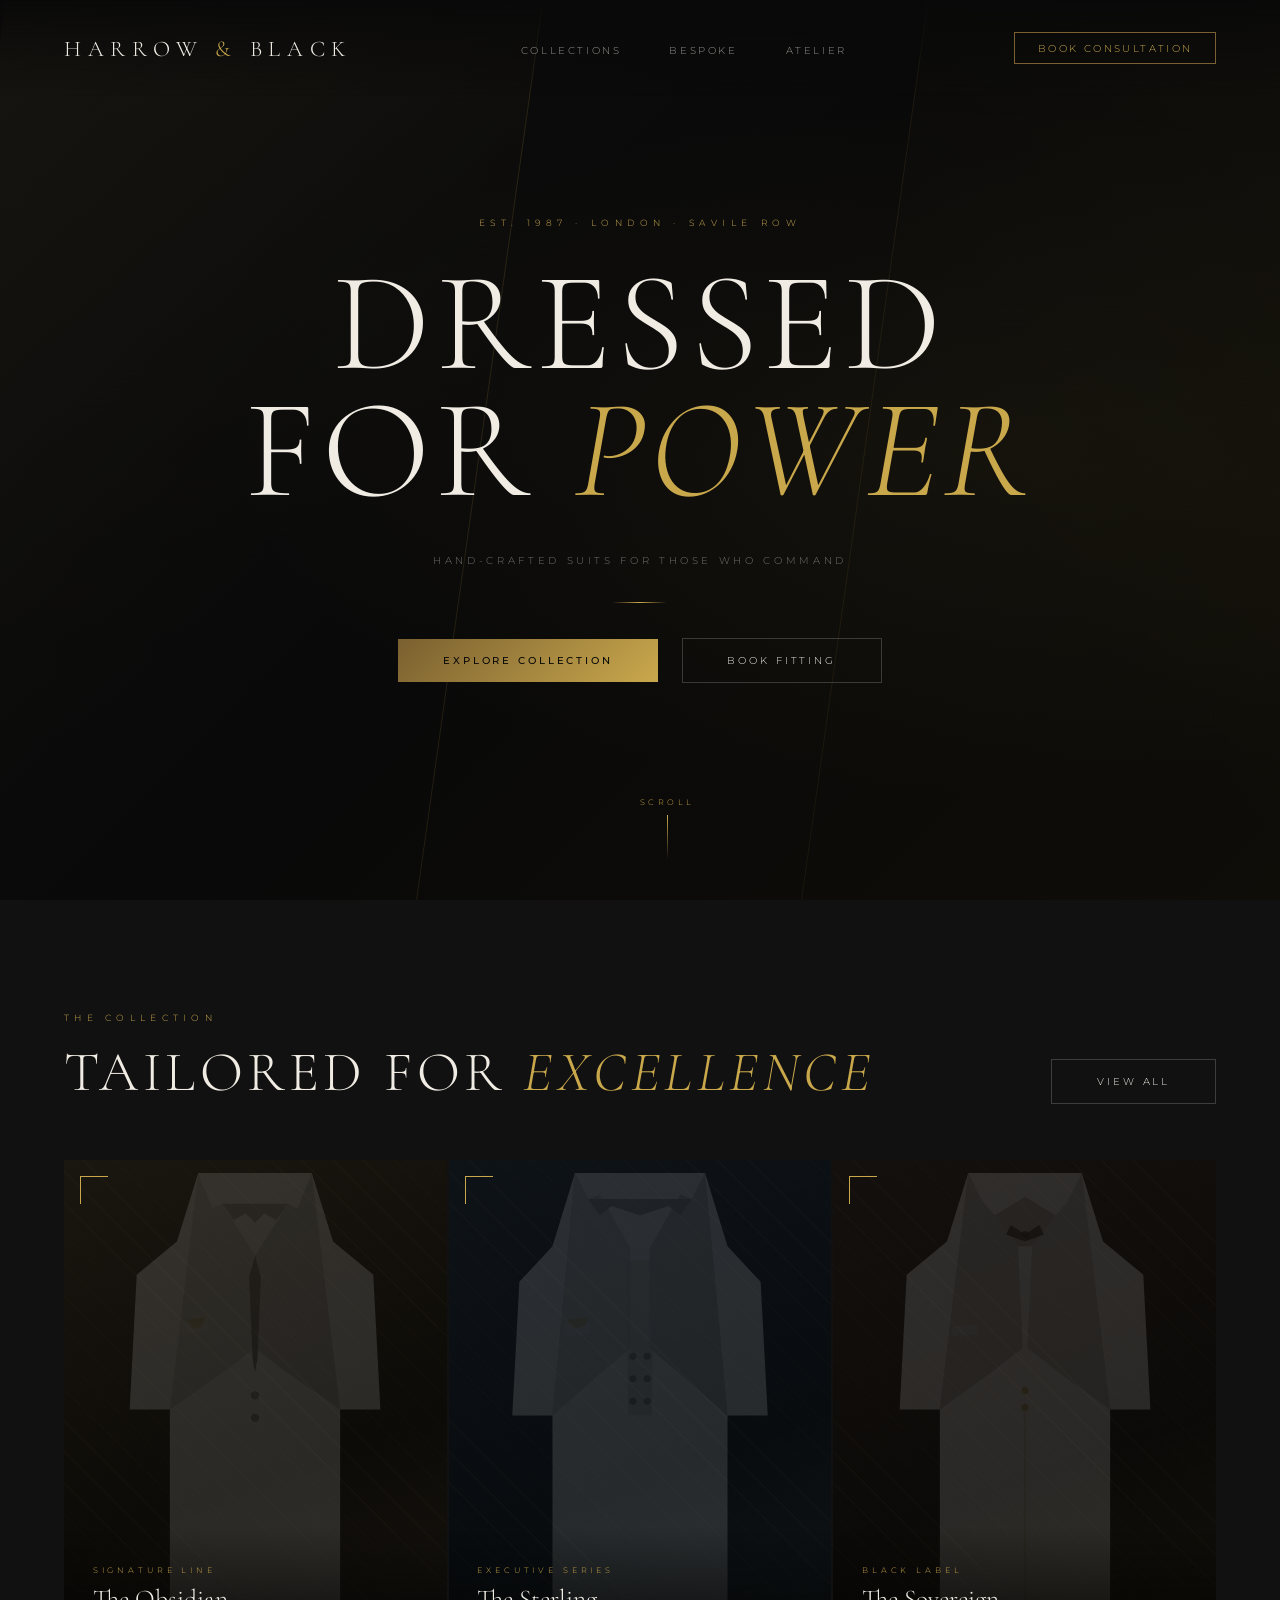
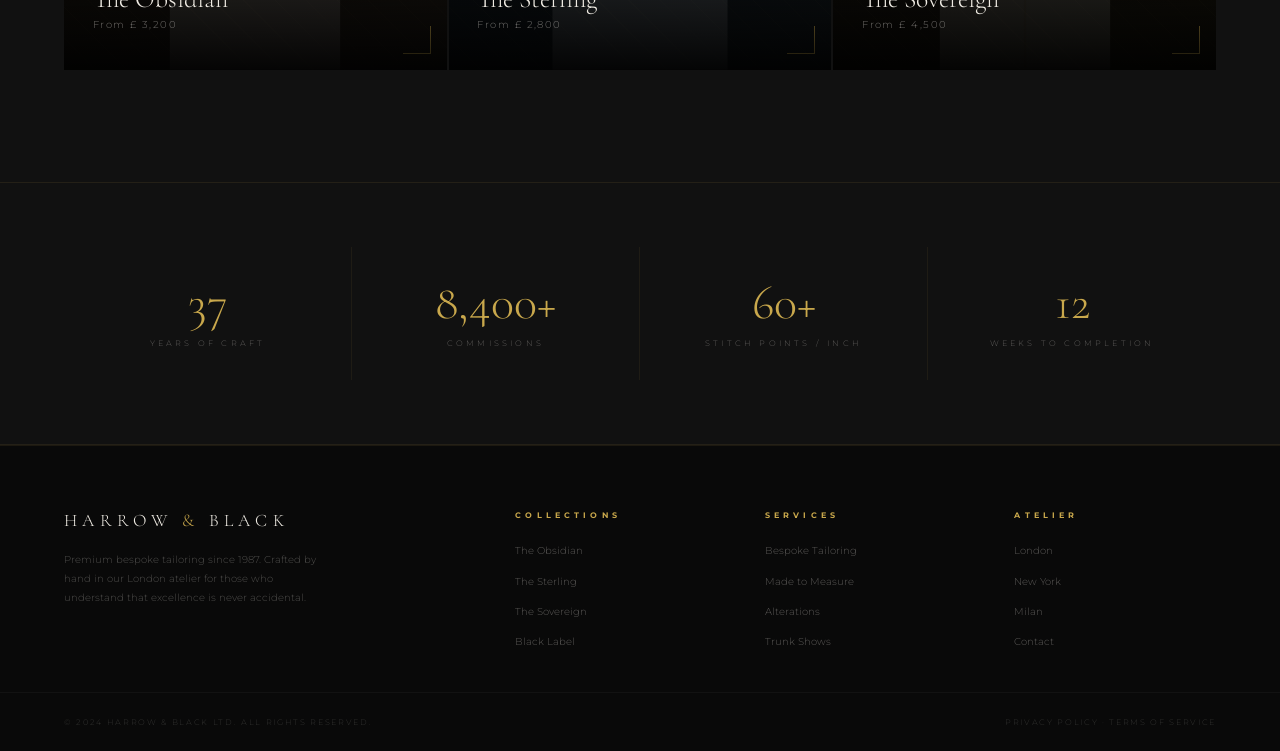
==== index.html @ d31423d7 "Add files via upload" ====
<!DOCTYPE html>
<html lang="en">
<head>
  <meta charset="UTF-8"/>
  <meta name="viewport" content="width=device-width, initial-scale=1.0"/>
  <title>Harrow & Black — Premium Tailoring</title>
  <link rel="stylesheet" href="style.css"/>
  <style>
    /* ---- HERO ---- */
    .hero {
      position: relative;
      min-height: 100vh;
      display: flex;
      align-items: center;
      justify-content: center;
      overflow: hidden;
      z-index: 1;
    }
    .hero-bg {
      position: absolute; inset: 0;
      background:
        radial-gradient(ellipse at 75% 50%, rgba(201,168,76,0.05) 0%, transparent 55%),
        linear-gradient(135deg, #0d0d0d 0%, #090909 50%, #0f0d08 100%);
    }
    .hero-panel {
      position: absolute;
      pointer-events: none;
    }
    .hero-panel-left {
      top: -10%; left: -5%;
      width: 42%; height: 130%;
      background: linear-gradient(135deg, rgba(201,168,76,0.06) 0%, transparent 60%);
      transform: skewX(-8deg);
      border-right: 1px solid rgba(201,168,76,0.12);
    }
    .hero-panel-right {
      top: -10%; right: -5%;
      width: 38%; height: 130%;
      background: linear-gradient(-135deg, rgba(201,168,76,0.04) 0%, transparent 60%);
      transform: skewX(-8deg);
      border-left: 1px solid rgba(201,168,76,0.08);
    }
    .hero-gold-line { display: none; }

    .hero-content {
      position: relative;
      z-index: 2;
      text-align: center;
      padding: 0 2rem;
    }
    .hero-eyebrow {
      font-size: 0.58rem;
      letter-spacing: 0.6em;
      text-transform: uppercase;
      color: var(--gold);
      margin-bottom: 2rem;
      opacity: 0;
      animation: riseIn 1s ease forwards 0.3s;
    }
    .hero-title {
      font-family: 'Cormorant Garamond', serif;
      font-weight: 300;
      font-size: clamp(4rem, 11vw, 9rem);
      line-height: 0.9;
      letter-spacing: 0.04em;
      text-transform: uppercase;
      opacity: 0;
      animation: riseIn 1.2s ease forwards 0.5s;
    }
    .hero-title em { font-style: italic; color: var(--gold); }
    .hero-subtitle {
      margin-top: 2.5rem;
      font-size: 0.65rem;
      letter-spacing: 0.35em;
      text-transform: uppercase;
      color: rgba(240,236,228,0.45);
      opacity: 0;
      animation: riseIn 1.2s ease forwards 0.8s;
    }
    .hero-divider {
      width: 55px; height: 1px;
      background: linear-gradient(to right, transparent, var(--gold), transparent);
      margin: 2.2rem auto;
      opacity: 0;
      animation: riseIn 1s ease forwards 1s;
    }
    .hero-actions {
      display: flex;
      gap: 1.5rem;
      justify-content: center;
      align-items: center;
      opacity: 0;
      animation: riseIn 1.2s ease forwards 1.2s;
    }
    @keyframes riseIn {
      from { opacity: 0; transform: translateY(28px); }
      to   { opacity: 1; transform: translateY(0); }
    }
    .scroll-hint {
      position: absolute;
      bottom: 2.5rem; left: 50%;
      transform: translateX(-50%);
      display: flex;
      flex-direction: column;
      align-items: center;
      gap: 0.5rem;
      opacity: 0;
      animation: riseIn 1s ease forwards 1.8s;
      z-index: 2;
    }
    .scroll-hint span {
      font-size: 0.48rem;
      letter-spacing: 0.45em;
      text-transform: uppercase;
      color: var(--gold);
    }
    .scroll-line {
      width: 1px; height: 45px;
      background: linear-gradient(to bottom, var(--gold), transparent);
      animation: scrollPulse 2s ease infinite;
    }
    @keyframes scrollPulse {
      0%,100% { opacity: 0.4; }
      50%      { opacity: 1; }
    }

    /* ---- COLLECTIONS PREVIEW ---- */
    .collections-preview {
      padding: 7rem 5%;
      background: var(--dark);
    }
    .collections-header {
      display: flex;
      justify-content: space-between;
      align-items: flex-end;
      margin-bottom: 3.5rem;
    }
    .collections-grid {
      display: grid;
      grid-template-columns: repeat(3, 1fr);
      gap: 2px;
    }
    .collection-card {
      position: relative;
      aspect-ratio: 3/4;
      overflow: hidden;
    }
    .card-bg {
      position: absolute; inset: 0;
      transition: transform 0.8s cubic-bezier(0.25,0.46,0.45,0.94);
    }
    .collection-card:hover .card-bg { transform: scale(1.05); }
    .bg-1 { background: linear-gradient(160deg, #1a1610 0%, #0d0b07 60%, #181410 100%); }
    .bg-2 { background: linear-gradient(160deg, #0e1318 0%, #080c0f 60%, #101518 100%); }
    .bg-3 { background: linear-gradient(160deg, #14100e 0%, #0c0a08 60%, #131109 100%); }
    .card-pattern {
      position: absolute; inset: 0;
      background: repeating-linear-gradient(45deg, rgba(201,168,76,0.025) 0px, rgba(201,168,76,0.025) 1px, transparent 1px, transparent 22px);
    }
    .card-corner {
      position: absolute;
      width: 28px; height: 28px;
      pointer-events: none;
      transition: width 0.4s, height 0.4s;
    }
    .collection-card:hover .card-corner { width: 38px; height: 38px; }
    .card-corner.tl { top: 1rem; left: 1rem; border-top: 1px solid var(--gold); border-left: 1px solid var(--gold); }
    .card-corner.br { bottom: 1rem; right: 1rem; border-bottom: 1px solid var(--gold); border-right: 1px solid var(--gold); }
    .suit-icon {
      position: absolute;
      bottom: 0; left: 50%;
      transform: translateX(-50%);
      width: 68%; opacity: 0.12;
      transition: opacity 0.5s, transform 0.5s;
    }
    .collection-card:hover .suit-icon { transform: translateX(-50%) scale(1.04); opacity: 0.28; }
    .card-overlay {
      position: absolute; inset: 0;
      background: rgba(201,168,76,0.04);
      opacity: 0; transition: opacity 0.4s;
    }
    .collection-card:hover .card-overlay { opacity: 1; }
    .card-info {
      position: absolute;
      bottom: 0; left: 0; right: 0;
      padding: 2.5rem 1.8rem;
      background: linear-gradient(to top, rgba(0,0,0,0.9) 0%, transparent 100%);
    }
    .card-tag {
      font-size: 0.48rem;
      letter-spacing: 0.5em;
      text-transform: uppercase;
      color: var(--gold);
      margin-bottom: 0.5rem;
    }
    .card-name {
      font-family: 'Cormorant Garamond', serif;
      font-size: 1.6rem;
      font-weight: 300;
    }
    .card-price {
      font-size: 0.6rem;
      letter-spacing: 0.15em;
      color: rgba(240,236,228,0.45);
      margin-top: 0.3rem;
    }
  </style>
</head>
<body>

  <div class="gold-lines-bg"></div>

  <!-- HERO -->
  <section class="hero">
    <div class="hero-bg"></div>
    <div class="hero-panel hero-panel-left"></div>
    <div class="hero-panel hero-panel-right"></div>
    <div class="hero-gold-line hero-gold-line-1"></div>
    <div class="hero-gold-line hero-gold-line-2"></div>
    <div class="hero-content">
      <p class="hero-eyebrow">Est. 1987 · London · Savile Row</p>
      <h1 class="hero-title">Dressed<br>for <em>Power</em></h1>
      <p class="hero-subtitle">Hand-crafted suits for those who command</p>
      <div class="hero-divider"></div>
      <div class="hero-actions">
        <a href="collections.html" class="btn-primary">Explore Collection</a>
        <a href="contact.html" class="btn-ghost">Book Fitting</a>
      </div>
    </div>
    <div class="scroll-hint">
      <span>Scroll</span>
      <div class="scroll-line"></div>
    </div>
  </section>



  <!-- COLLECTIONS PREVIEW -->
  <section class="collections-preview">
    <div class="collections-header reveal">
      <div>
        <p class="section-label">The Collection</p>
        <h2 class="section-title">Tailored for <em>Excellence</em></h2>
      </div>
      <a href="collections.html" class="btn-ghost">View All</a>
    </div>
    <div class="collections-grid">
      <div class="collection-card">
        <div class="card-bg bg-1"></div>
        <div class="card-pattern"></div>
        <div class="card-corner tl"></div>
        <div class="card-corner br"></div>
        <svg class="suit-icon" viewBox="0 0 220 420" fill="none">
          <path d="M62 0 L44 58 L10 86 L4 200 L38 200 L38 420 L182 420 L182 200 L216 200 L210 86 L176 58 L158 0" fill="white"/>
          <path d="M158 0 L146 30 L138 26 L110 70 L110 148 L132 165 L182 200" fill="#ccc"/>
          <path d="M62 0 L74 30 L82 26 L110 70 L110 148 L88 165 L38 200" fill="#d8d8d8"/>
          <path d="M138 26 L128 40 L118 34 L110 42 L102 34 L92 40 L82 26" fill="#aaa"/>
          <path d="M110 70 L105 88 L108 158 L110 168 L112 158 L115 88 Z" fill="#777"/>
          <circle cx="110" cy="188" r="3.5" fill="#999"/>
          <circle cx="110" cy="207" r="3.5" fill="#999"/>
          <path d="M48 128 L70 126 L70 134 L48 136 Z" fill="white" opacity="0.4"/>
          <path d="M52 124 L68 122 L65 130 L58 132 Z" fill="#c9a84c" opacity="0.55"/>
        </svg>
        <div class="card-overlay"></div>
        <div class="card-info">
          <p class="card-tag">Signature Line</p>
          <h3 class="card-name">The Obsidian</h3>
          <p class="card-price">From £ 3,200</p>
        </div>
      </div>
      <div class="collection-card">
        <div class="card-bg bg-2"></div>
        <div class="card-pattern"></div>
        <div class="card-corner tl"></div>
        <div class="card-corner br"></div>
        <svg class="suit-icon" viewBox="0 0 220 420" fill="none">
          <path d="M55 0 L36 62 L8 92 L2 205 L36 205 L36 420 L184 420 L184 205 L218 205 L212 92 L184 62 L165 0" fill="white"/>
          <path d="M165 0 L154 22 L170 38 L154 52 L122 74 L118 148 L142 168 L184 205" fill="#b8b8b8"/>
          <path d="M165 0 L154 22 L144 18 L118 64 L118 148 L142 168 L184 205" fill="#c8c8c8"/>
          <path d="M55 0 L66 22 L50 38 L66 52 L98 74 L102 148 L78 168 L36 205" fill="#ccc"/>
          <path d="M55 0 L66 22 L76 18 L102 64 L102 148 L78 168 L36 205" fill="#d8d8d8"/>
          <path d="M98 74 L122 74 L120 205 L100 205 Z" fill="#ccc" opacity="0.6"/>
          <path d="M154 22 L144 36 L134 28 L110 36 L86 28 L76 36 L66 22" fill="#a0a0a0"/>
          <circle cx="104" cy="155" r="3" fill="#888"/><circle cx="116" cy="155" r="3" fill="#888"/>
          <circle cx="104" cy="174" r="3" fill="#888"/><circle cx="116" cy="174" r="3" fill="#888"/>
          <circle cx="104" cy="193" r="3" fill="#888"/><circle cx="116" cy="193" r="3" fill="#888"/>
          <path d="M46 128 L68 126 L68 136 L46 138 Z" fill="white" opacity="0.35"/>
          <path d="M48 124 L66 122 L64 129 L55 132 Z" fill="#c9a84c" opacity="0.5"/>
        </svg>
        <div class="card-overlay"></div>
        <div class="card-info">
          <p class="card-tag">Executive Series</p>
          <h3 class="card-name">The Sterling</h3>
          <p class="card-price">From £ 2,800</p>
        </div>
      </div>
      <div class="collection-card">
        <div class="card-bg bg-3"></div>
        <div class="card-pattern"></div>
        <div class="card-corner tl"></div>
        <div class="card-corner br"></div>
        <svg class="suit-icon" viewBox="0 0 220 420" fill="none">
          <path d="M62 0 L44 58 L10 86 L4 200 L38 200 L38 420 L182 420 L182 200 L216 200 L210 86 L176 58 L158 0" fill="white"/>
          <path d="M158 0 L146 24 L130 42 L116 62 L112 148 L138 168 L182 200" fill="#e0e0e0"/>
          <path d="M158 0 L146 24 L136 36 L116 62 L112 148 L138 168 L182 200" fill="#d0d0d0"/>
          <path d="M62 0 L74 24 L90 42 L104 62 L108 148 L82 168 L38 200" fill="#d8d8d8"/>
          <path d="M62 0 L74 24 L84 36 L104 62 L108 148 L82 168 L38 200" fill="#c8c8c8"/>
          <path d="M136 36 L116 62 L104 62 L84 36 L110 20 Z" fill="#bbb"/>
          <path d="M98 44 L110 52 L122 44 L126 52 L110 58 L94 52 Z" fill="#111" opacity="0.7"/>
          <circle cx="110" cy="52" r="3" fill="#222" opacity="0.7"/>
          <line x1="110" y1="200" x2="110" y2="420" stroke="#c9a84c" stroke-width="2" opacity="0.25"/>
          <circle cx="110" cy="184" r="3" fill="#c9a84c" opacity="0.8"/>
          <circle cx="110" cy="198" r="3" fill="#c9a84c" opacity="0.8"/>
          <path d="M48 130 L70 128 L70 136 L48 138 Z" fill="white" opacity="0.4"/>
        </svg>
        <div class="card-overlay"></div>
        <div class="card-info">
          <p class="card-tag">Black Label</p>
          <h3 class="card-name">The Sovereign</h3>
          <p class="card-price">From £ 4,500</p>
        </div>
      </div>
    </div>
  </section>

  <!-- STATS -->
  <div class="stats">
    <div class="stat-item reveal">
      <div class="stat-number">37</div>
      <div class="stat-label">Years of Craft</div>
    </div>
    <div class="stat-item reveal">
      <div class="stat-number">8,400+</div>
      <div class="stat-label">Commissions</div>
    </div>
    <div class="stat-item reveal">
      <div class="stat-number">60+</div>
      <div class="stat-label">Stitch Points / Inch</div>
    </div>
    <div class="stat-item reveal">
      <div class="stat-number">12</div>
      <div class="stat-label">Weeks to Completion</div>
    </div>
  </div>

  <script src="shared.js"></script>
</body>
</html>
---- style.css ----
@import url('https://fonts.googleapis.com/css2?family=Cormorant+Garamond:ital,wght@0,300;0,400;0,600;1,300;1,400&family=Montserrat:wght@200;300;400;500&display=swap');

*, *::before, *::after { margin: 0; padding: 0; box-sizing: border-box; }

:root {
  --black: #090909;
  --dark: #111111;
  --dark2: #181818;
  --gold: #c9a84c;
  --gold-light: #e8c96b;
  --gold-dim: #7a6030;
  --white: #f0ece4;
  --grey: #5a5a5a;
}

html { scroll-behavior: smooth; }

body {
  background-color: var(--black);
  color: var(--white);
  font-family: 'Montserrat', sans-serif;
  font-weight: 300;
  overflow-x: hidden;
}

/* ---- KINTSUGI BACKGROUND VEINS ---- */
.gold-lines-bg {
  position: fixed;
  inset: 0;
  pointer-events: none;
  z-index: 0;
  overflow: hidden;
}

/* ---- NAV ---- */
nav {
  position: fixed;
  top: 0; left: 0; right: 0;
  z-index: 100;
  display: flex;
  align-items: center;
  justify-content: space-between;
  padding: 2rem 5%;
  background: linear-gradient(to bottom, rgba(9,9,9,0.97), transparent);
  transition: background 0.3s;
}
.nav-logo {
  font-family: 'Cormorant Garamond', serif;
  font-weight: 300;
  font-size: 1.4rem;
  letter-spacing: 0.3em;
  text-transform: uppercase;
  color: var(--white);
  text-decoration: none;
}
.nav-logo span { color: var(--gold); }
.nav-links {
  display: flex;
  gap: 3rem;
  list-style: none;
}
.nav-links a {
  color: var(--white);
  text-decoration: none;
  font-size: 0.65rem;
  letter-spacing: 0.25em;
  text-transform: uppercase;
  opacity: 0.6;
  transition: opacity 0.3s, color 0.3s;
}
.nav-links a:hover,
.nav-links a.active { opacity: 1; color: var(--gold); }
.nav-cta {
  font-size: 0.6rem;
  letter-spacing: 0.25em;
  text-transform: uppercase;
  border: 1px solid var(--gold-dim);
  color: var(--gold);
  padding: 0.6rem 1.4rem;
  text-decoration: none;
  transition: background 0.3s, color 0.3s;
}
.nav-cta:hover { background: var(--gold); color: var(--black); }

/* ---- BUTTONS ---- */
.btn-primary {
  display: inline-block;
  background: linear-gradient(135deg, var(--gold-dim), var(--gold));
  color: var(--black);
  padding: 1rem 2.8rem;
  font-size: 0.6rem;
  letter-spacing: 0.3em;
  text-transform: uppercase;
  text-decoration: none;
  font-weight: 500;
  transition: opacity 0.3s, transform 0.3s;
}
.btn-primary:hover { opacity: 0.85; transform: translateY(-1px); }
.btn-ghost {
  display: inline-block;
  color: var(--white);
  padding: 1rem 2.8rem;
  font-size: 0.6rem;
  letter-spacing: 0.3em;
  text-transform: uppercase;
  text-decoration: none;
  border: 1px solid rgba(240,236,228,0.2);
  transition: border-color 0.3s, color 0.3s;
}
.btn-ghost:hover { border-color: var(--gold); color: var(--gold); }

/* ---- SECTION SHARED ---- */
section { position: relative; z-index: 1; }
.section-label {
  font-size: 0.55rem;
  letter-spacing: 0.6em;
  text-transform: uppercase;
  color: var(--gold);
  margin-bottom: 1.2rem;
}
.section-title {
  font-family: 'Cormorant Garamond', serif;
  font-weight: 300;
  font-size: clamp(2rem, 5vw, 3.5rem);
  line-height: 1.1;
  text-transform: uppercase;
  letter-spacing: 0.08em;
}
.section-title em { font-style: italic; color: var(--gold); }
.gold-rule {
  width: 50px;
  height: 1px;
  background: linear-gradient(to right, var(--gold), transparent);
  margin: 1.8rem 0;
}

/* ---- PAGE HEADER (inner pages) ---- */
.page-header {
  position: relative;
  z-index: 1;
  padding: 14rem 5% 6rem;
  border-bottom: 1px solid rgba(201,168,76,0.1);
}
.page-header .section-label { margin-bottom: 1rem; }
.page-header .section-title { font-size: clamp(3rem, 7vw, 5.5rem); }



/* ---- STATS BAR ---- */
.stats {
  padding: 4rem 5%;
  display: grid;
  grid-template-columns: repeat(4, 1fr);
  border-top: 1px solid rgba(201,168,76,0.1);
  border-bottom: 1px solid rgba(201,168,76,0.1);
  background: var(--dark);
  position: relative;
  z-index: 1;
}
.stat-item {
  padding: 2rem 1.5rem;
  text-align: center;
  border-right: 1px solid rgba(201,168,76,0.08);
}
.stat-item:last-child { border-right: none; }
.stat-number {
  font-family: 'Cormorant Garamond', serif;
  font-size: 3rem;
  font-weight: 300;
  color: var(--gold);
  line-height: 1;
}
.stat-label {
  font-size: 0.5rem;
  letter-spacing: 0.4em;
  text-transform: uppercase;
  color: rgba(240,236,228,0.35);
  margin-top: 0.7rem;
}

/* ---- FOOTER ---- */
footer {
  position: relative;
  z-index: 1;
  padding: 4rem 5% 2rem;
  border-top: 1px solid rgba(201,168,76,0.1);
  display: grid;
  grid-template-columns: 2fr 1fr 1fr 1fr;
  gap: 3rem;
}
.footer-brand .nav-logo {
  font-size: 1.1rem;
  display: block;
  margin-bottom: 1.2rem;
}
.footer-brand p {
  font-size: 0.62rem;
  line-height: 1.9;
  color: rgba(240,236,228,0.3);
  max-width: 260px;
}
.footer-col h4 {
  font-size: 0.52rem;
  letter-spacing: 0.5em;
  text-transform: uppercase;
  color: var(--gold);
  margin-bottom: 1.2rem;
}
.footer-col ul { list-style: none; }
.footer-col li { margin-bottom: 0.7rem; }
.footer-col a {
  font-size: 0.62rem;
  color: rgba(240,236,228,0.35);
  text-decoration: none;
  transition: color 0.3s;
}
.footer-col a:hover { color: var(--gold); }
.footer-bottom {
  position: relative;
  z-index: 1;
  padding: 1.5rem 5%;
  display: flex;
  justify-content: space-between;
  align-items: center;
  border-top: 1px solid rgba(255,255,255,0.04);
}
.footer-bottom p {
  font-size: 0.52rem;
  letter-spacing: 0.2em;
  color: rgba(240,236,228,0.18);
  text-transform: uppercase;
}

/* ---- SCROLL REVEAL ---- */
.reveal {
  opacity: 0;
  transform: translateY(28px);
  transition: opacity 0.8s ease, transform 0.8s ease;
}
.reveal.visible { opacity: 1; transform: translateY(0); }
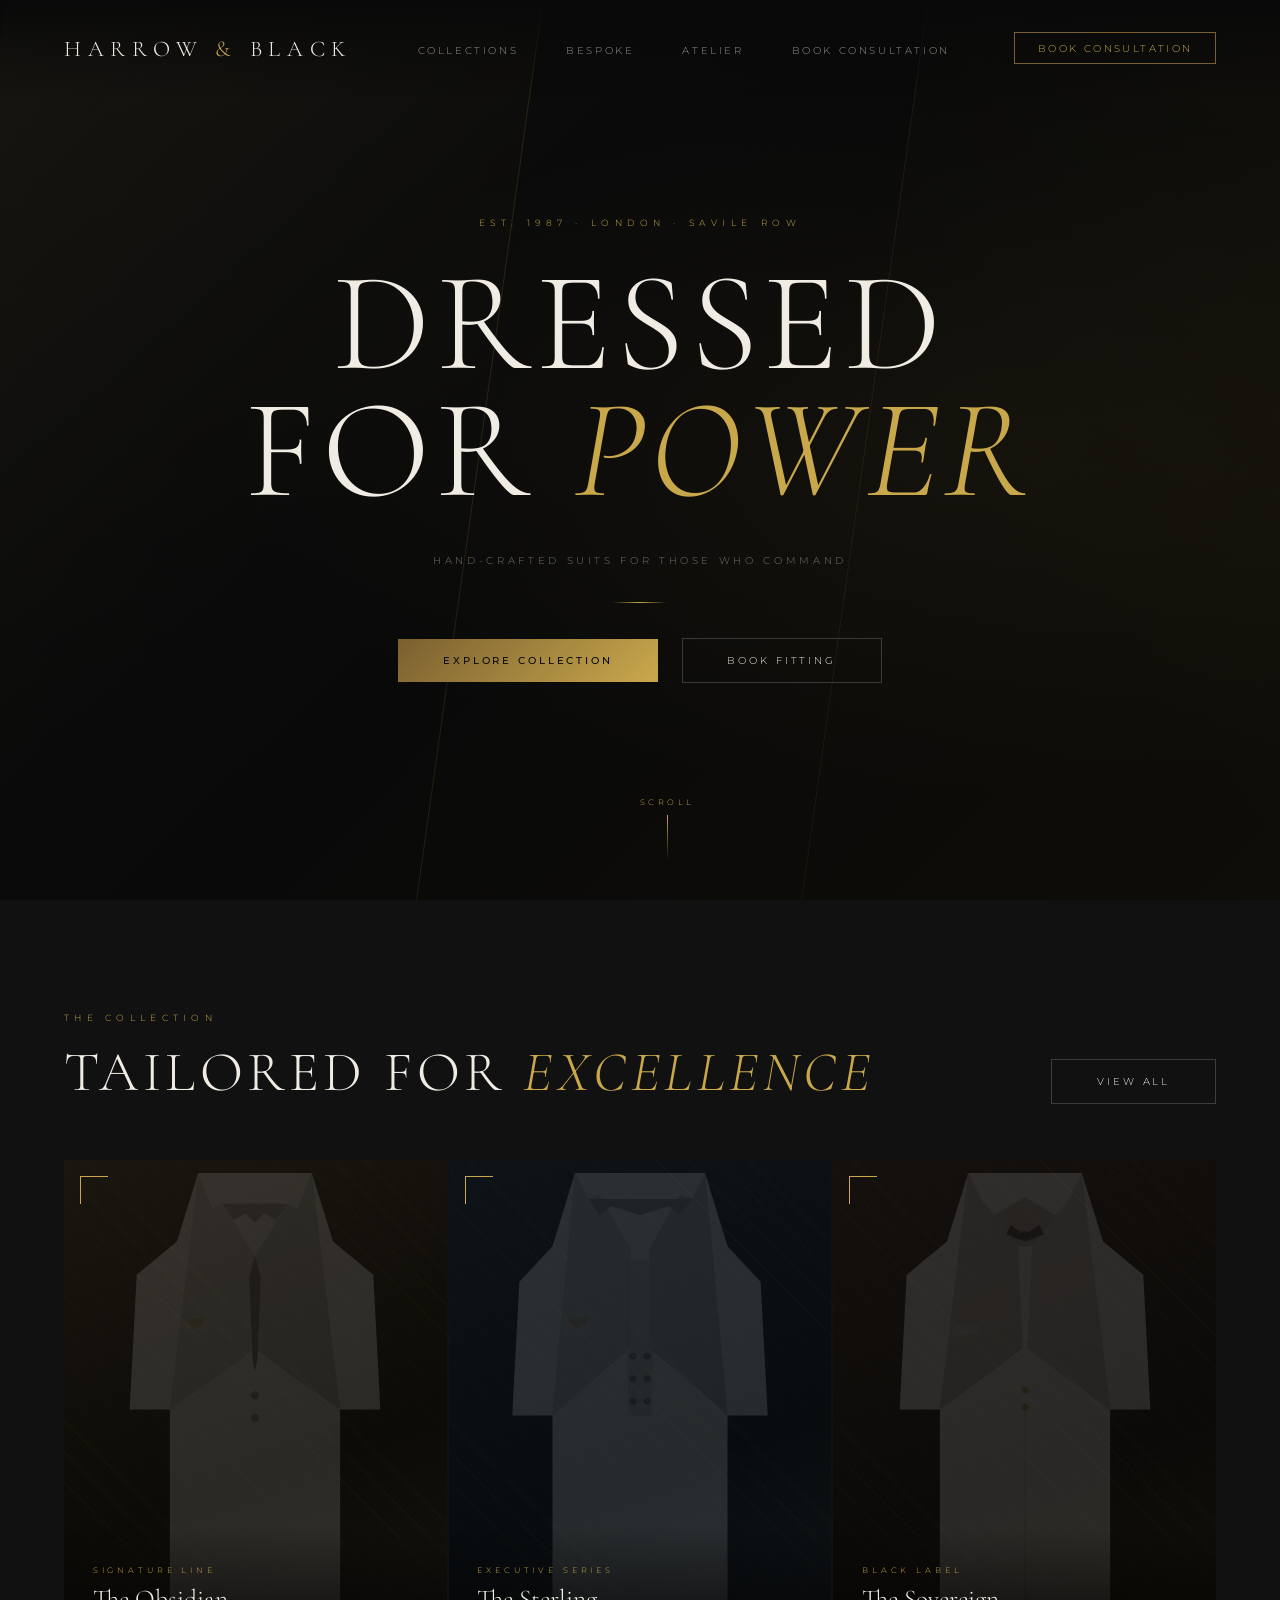
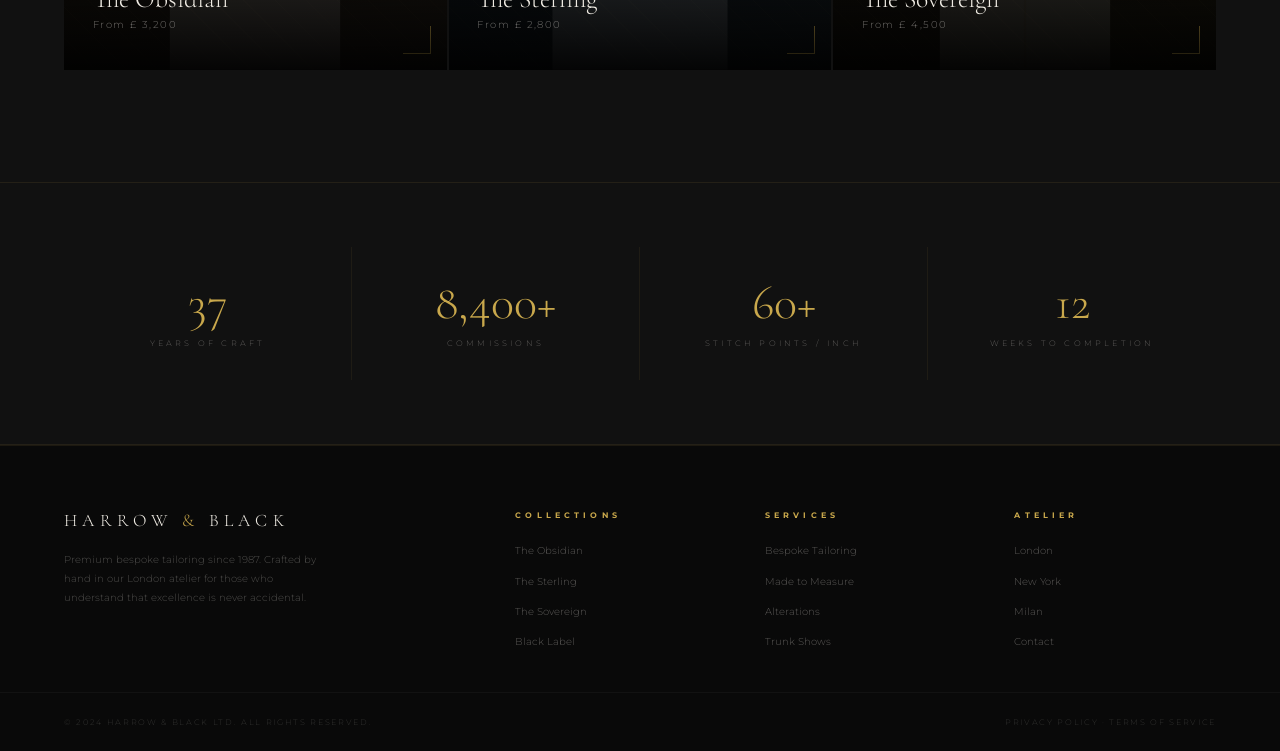
==== commit d98f1af6: "Add mobile overrides for responsive design" ====
--- a/index.html
+++ b/index.html
@@ -203,6 +203,81 @@
       letter-spacing: 0.15em;
       color: rgba(240,236,228,0.45);
       margin-top: 0.3rem;
+    }
+
+    /* ---- MOBILE OVERRIDES (inside inline style to beat specificity) ---- */
+    @media (max-width: 768px) {
+      /* NAV: prevent logo/hamburger overlap */
+      nav {
+        padding: 1.2rem 5% !important;
+        display: flex !important;
+        align-items: center !important;
+        justify-content: space-between !important;
+      }
+      .nav-logo {
+        font-size: 1rem !important;
+        letter-spacing: 0.15em !important;
+        white-space: nowrap !important;
+      }
+
+      /* HERO: shrink title so it never clips */
+      .hero-title {
+        font-size: clamp(2.6rem, 12vw, 4rem) !important;
+        line-height: 1 !important;
+      }
+      .hero-eyebrow {
+        font-size: 0.5rem !important;
+        letter-spacing: 0.35em !important;
+      }
+      .hero-content {
+        padding: 0 1.2rem !important;
+      }
+      .hero-actions {
+        flex-direction: column !important;
+        gap: 0.9rem !important;
+        width: 100% !important;
+      }
+      .hero-actions .btn-primary,
+      .hero-actions .btn-ghost {
+        width: 100% !important;
+        text-align: center !important;
+        padding: 0.9rem 1.5rem !important;
+      }
+
+      /* COLLECTIONS SECTION: header stack, single column cards */
+      .collections-preview {
+        padding: 4rem 5% !important;
+      }
+      .collections-header {
+        flex-direction: column !important;
+        align-items: flex-start !important;
+        gap: 1.2rem !important;
+        margin-bottom: 2rem !important;
+      }
+      .collections-grid {
+        grid-template-columns: 1fr !important;
+        gap: 3px !important;
+      }
+      .collection-card {
+        aspect-ratio: 4/3 !important;
+      }
+      .card-name {
+        font-size: 1.3rem !important;
+        white-space: normal !important;
+        overflow: visible !important;
+        text-overflow: unset !important;
+      }
+
+      /* STATS: 2-column grid, no horizontal overflow */
+      .stats {
+        grid-template-columns: repeat(2, 1fr) !important;
+        padding: 3rem 5% !important;
+        width: 100% !important;
+        overflow: hidden !important;
+      }
+      .stat-number {
+        font-size: 2rem !important;
+      }
     }
   </style>
 </head>
--- a/style.css
+++ b/style.css
@@ -238,3 +238,174 @@
   transition: opacity 0.8s ease, transform 0.8s ease;
 }
 .reveal.visible { opacity: 1; transform: translateY(0); }
+
+/* ==============================
+   MOBILE RESPONSIVE
+   ============================== */
+
+/* Hamburger button — hidden on desktop */
+.nav-hamburger {
+  display: none;
+  flex-direction: column;
+  gap: 5px;
+  cursor: pointer;
+  padding: 4px;
+  z-index: 200;
+}
+.nav-hamburger span {
+  display: block;
+  width: 24px;
+  height: 1px;
+  background: var(--gold);
+  transition: all 0.3s;
+}
+.nav-hamburger.open span:nth-child(1) { transform: translateY(6px) rotate(45deg); }
+.nav-hamburger.open span:nth-child(2) { opacity: 0; }
+.nav-hamburger.open span:nth-child(3) { transform: translateY(-6px) rotate(-45deg); }
+
+@media (max-width: 768px) {
+
+  /* NAV */
+  nav {
+    padding: 1.4rem 5%;
+  }
+  .nav-hamburger {
+    display: flex;
+  }
+  .nav-links {
+    display: none;
+    position: fixed;
+    top: 0; left: 0; right: 0; bottom: 0;
+    background: rgba(9,9,9,0.98);
+    flex-direction: column;
+    align-items: center;
+    justify-content: center;
+    gap: 2.5rem;
+    z-index: 150;
+  }
+  .nav-links.open {
+    display: flex;
+  }
+  .nav-links a {
+    font-size: 0.9rem;
+    letter-spacing: 0.3em;
+  }
+  .nav-cta {
+    display: none;
+  }
+
+  /* HERO */
+  .hero-title {
+    font-size: clamp(3rem, 15vw, 5rem) !important;
+  }
+  .hero-actions {
+    flex-direction: column;
+    gap: 1rem;
+  }
+
+  /* COLLECTIONS GRID */
+  .collections-header {
+    flex-direction: column;
+    align-items: flex-start;
+    gap: 1.5rem;
+  }
+  .collections-grid {
+    grid-template-columns: 1fr;
+    gap: 2px;
+  }
+  .collection-card {
+    aspect-ratio: 4/3;
+  }
+
+  /* STATS */
+  .stats {
+    grid-template-columns: repeat(2, 1fr);
+  }
+  .stat-item {
+    border-right: none;
+    border-bottom: 1px solid rgba(201,168,76,0.08);
+  }
+  .stat-item:nth-child(odd) {
+    border-right: 1px solid rgba(201,168,76,0.08);
+  }
+  .stat-number {
+    font-size: 2.2rem;
+  }
+
+  /* FOOTER */
+  footer {
+    grid-template-columns: 1fr;
+    gap: 2rem;
+  }
+  .footer-bottom {
+    flex-direction: column;
+    gap: 0.8rem;
+    text-align: center;
+  }
+
+  /* PAGE HEADER */
+  .page-header {
+    padding: 10rem 5% 4rem;
+  }
+
+  /* BUTTONS */
+  .btn-primary, .btn-ghost {
+    padding: 0.9rem 2rem;
+    text-align: center;
+    width: 100%;
+  }
+}
+
+/* ==============================
+   MOBILE FIXES — ALL PAGES
+   ============================== */
+@media (max-width: 768px) {
+
+  /* BESPOKE PAGE */
+  .bespoke-intro {
+    grid-template-columns: 1fr !important;
+    gap: 3rem !important;
+    padding: 3rem 5% !important;
+  }
+  .bespoke-visual {
+    aspect-ratio: 4/3 !important;
+  }
+  .options-grid {
+    grid-template-columns: 1fr 1fr !important;
+  }
+  .bespoke-cta-steps {
+    flex-wrap: wrap !important;
+    gap: 1.5rem !important;
+  }
+  .cta-step-line { display: none !important; }
+
+  /* COLLECTIONS PAGE */
+  .filter-wrap {
+    flex-direction: column !important;
+    align-items: flex-start !important;
+    gap: 0.8rem !important;
+  }
+  .compare-hint { display: none !important; }
+  .collections-grid {
+    grid-template-columns: 1fr !important;
+  }
+  .collection-card {
+    aspect-ratio: 3/4 !important;
+  }
+  .qv-panel {
+    grid-template-columns: 1fr !important;
+  }
+  .qv-visual { min-height: 220px !important; }
+  .compare-drawer {
+    flex-direction: column !important;
+    gap: 1rem !important;
+  }
+  .compare-slots { flex-direction: column !important; }
+  .compare-slot { max-width: 100% !important; }
+  .cmp-panel { padding: 2rem 1rem !important; }
+  .cmp-row { grid-template-columns: 1fr 1fr !important; }
+  .cmp-cell.label { display: none !important; }
+
+  /* SECTION LABEL spacing */
+  .section-label { letter-spacing: 0.3em !important; }
+}
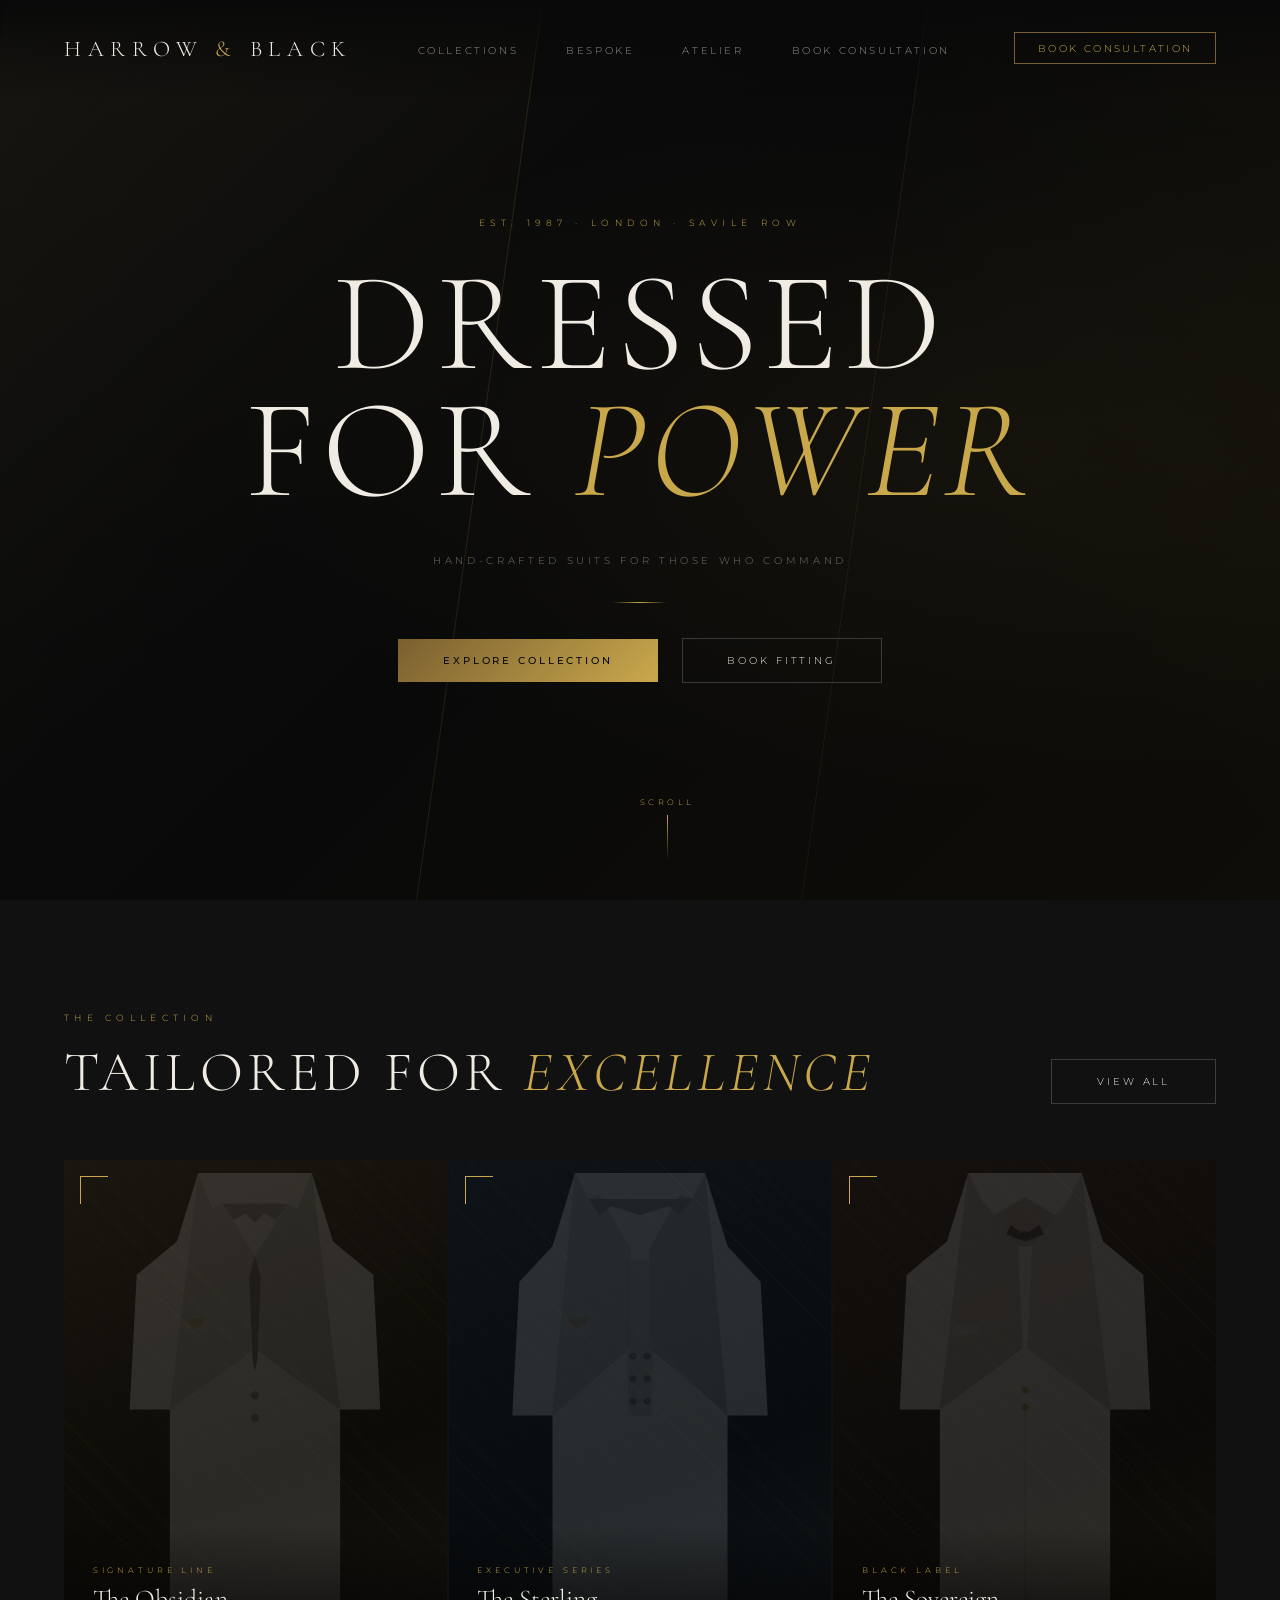
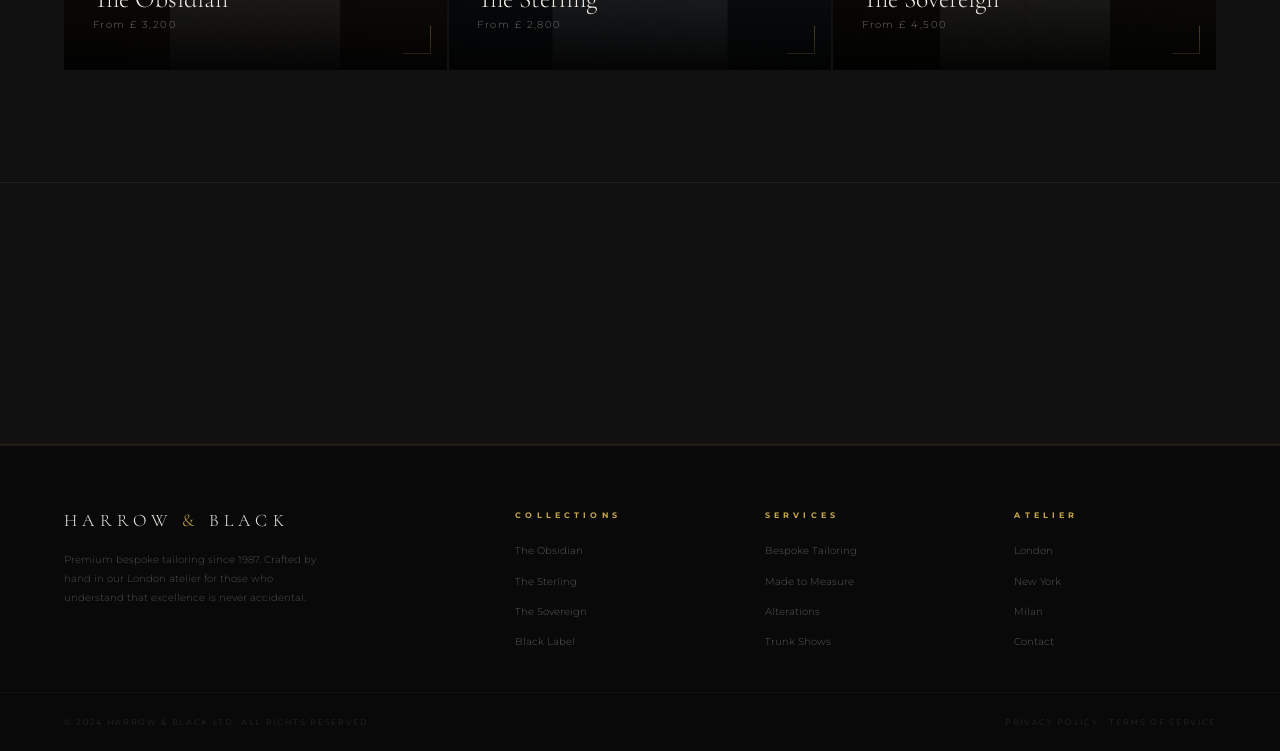
==== commit 50d52a9a: "Enhance styles for scroll hint and suit icons Added styles for scroll hint positioning and suit icon" ====
--- a/index.html
+++ b/index.html
@@ -277,6 +277,21 @@
       }
       .stat-number {
         font-size: 2rem !important;
+      }
+
+      /* SCROLL HINT: pin to bottom of hero, don't let it float mid-screen */
+      .scroll-hint {
+        position: absolute !important;
+        bottom: 1.8rem !important;
+        left: 50% !important;
+        transform: translateX(-50%) !important;
+      }
+
+      /* SUIT ICONS: contain within card, don't bleed out top */
+      .suit-icon {
+        max-height: 85% !important;
+        width: auto !important;
+        object-fit: contain !important;
       }
     }
   </style>
